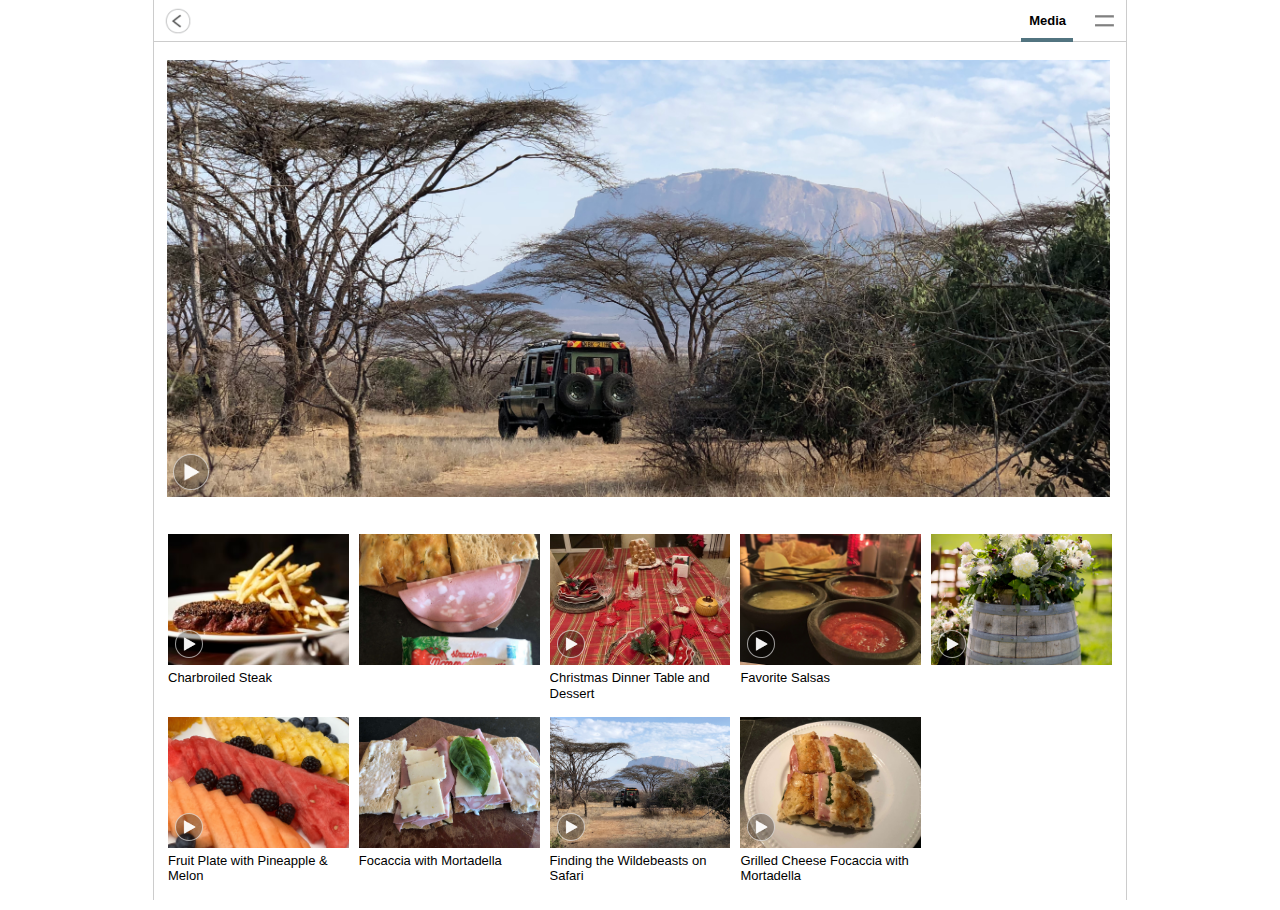
==== index.html @ 25cc2c55 "Initial Commit for New Link Icon Demo" ====
<!DOCTYPE html>
<html lang="en">
  <head>
    <meta charset="UTF-8" />
    <meta name="viewport" content="width=device-width, initial-scale=1.0" />
    <title>Album Sample Page</title>
    <link rel="stylesheet" href="./index.css" />
  </head>
  <body>
    <div class="container-wrapper">
      <div class="container">
        <header>
          <div class="nav-left">
            <button class="back-button">
              <img src="./assets/back_circle.png" alt="Back" />
            </button>
          </div>
          <div class="nav-right">
            <p class="album-tabs">Media</p>
            <button class="menu-button">
              <img src="./assets/menu.png" alt="Menu" />
            </button>
          </div>
        </header>
        <section class="large-gallery-photo">
          <a href="./swiper-combined-navigation/index-with-autoplay-pause-btn-constant.html">
            <img src="./assets/kenya-landrover.jpeg" alt="">
          </a>
          <div class="icon-circle-background icon-circle-background-large">
            <img src="./assets/YT_play.png" alt="play-icon" class="play-icon-large">
          </div>
        </section>
        <section class="gallery">
          <figure class="image">
            <div class="image-wrapper">
              <a
                href="./swiper-combined-navigation/index-with-autoplay-pause-btn-constant.html#first-slide"
              >
                <img src="./assets/steak.jpg" alt="Image 1" />
              </a>
              <div class="icon-circle-background">
                <img src="./assets/YT_play.png" alt="play-icon" class="play-icon">
              </div>
            </div>
            <figcaption>Charbroiled Steak</figcaption>
          </figure>
          <figure class="image">
            <div class="image-wrapper">
              <a
                href="./swiper-combined-navigation/index-with-autoplay-pause-btn-constant.html"
              >
                <img
                  src="./assets/sandwich-profile-3024x4032.jpeg"
                  alt="Image 2"
                />
              </a>
            <figcaption>Focaccia with Mortadella</figcaption>
          </figure>
          <figure class="image">
            <div class="image-wrapper">
              <a
                href="./swiper-combined-navigation/index-with-autoplay-pause-btn-constant.html"
              >
                <img src="./assets/christmas-meal.jpg" alt="Image 3" />
              </a>
              <div class="icon-circle-background">
                <img src="./assets/YT_play.png" alt="play-icon" class="play-icon">
              </div>
            </div>
            <figcaption>Christmas Dinner Table and Dessert</figcaption>
          </figure>
          <figure class="image">
            <div class="image-wrapper">
              <a
                href="./swiper-combined-navigation/index-with-autoplay-pause-btn-constant.html"
              >
                <img src="./assets/salsa3024x4032.jpeg" alt="Image 4" />
              </a>
              <div class="icon-circle-background">
                <img src="./assets/YT_play.png" alt="play-icon" class="play-icon">
              </div>
            </div>
            <figcaption>Favorite Salsas</figcaption>
          </figure>
          <figure class="image">
            <div class="image-wrapper">
              <a
                href="./swiper-combined-navigation/index-with-autoplay-pause-btn-constant.html"
              >
                <img
                  src="./assets/flower-arrangement-3840x5760.jpg"
                  alt="Image 5"
                />
              </a>
              <div class="icon-circle-background">
                <img src="./assets/YT_play.png" alt="play-icon" class="play-icon">
              </div>
            </div>
            <figcaption></figcaption>
          </figure>
          <figure class="image">
            <div class="image-wrapper">
              <a
                href="./swiper-combined-navigation/index-with-autoplay-pause-btn-constant.html"
              >
                <img
                  src="./assets/fruit-portrait-3024x4032.jpeg"
                  alt="Image 6"
                />
              </a>
              <div class="icon-circle-background">
                <img src="./assets/YT_play.png" alt="play-icon" class="play-icon">
              </div>
            </div>
            <figcaption>Fruit Plate with Pineapple & Melon</figcaption>
          </figure>
          <figure class="image">
            <div class="image-wrapper">
              <a
                href="./swiper-combined-navigation/index-with-autoplay-pause-btn-constant.html"
              >
                <img
                  src="./assets/sandwich-unmade-landscape-4032x3024.jpeg"
                  alt="Image 7"
                />
              </a>
            </div>
            <figcaption>Focaccia with Mortadella</figcaption>
          </figure>
          <figure class="image">
            <div class="image-wrapper">
              <a
                href="./swiper-combined-navigation/index-with-autoplay-pause-btn-constant.html"
              >
                <img src="./assets/kenya-landrover.jpeg" alt="Image 8" />
              </a>
              <div class="icon-circle-background">
                <img src="./assets/YT_play.png" alt="play-icon" class="play-icon">
              </div>
            </div>
            <figcaption>Finding the Wildebeasts on Safari</figcaption>
          </figure>
          <figure class="image">
            <div class="image-wrapper">
              <a
                href="./swiper-combined-navigation/index-with-autoplay-pause-btn-constant.html"
              >
                <img
                  src="./assets/sandwich-landscape-4032x3024.jpeg"
                  alt="Image 9"
                />
              </a>
              <div class="icon-circle-background">
                <img src="./assets/YT_play.png" alt="play-icon" class="play-icon">
              </div>
            </div>
            <figcaption>Grilled Cheese Focaccia with Mortadella</figcaption>
          </figure>
        </section>
      </div>
    </div>

    <script>
      document
        .getElementById("footer-dropdown-btn")
        .addEventListener("click", function () {
          const footerLinks = document.getElementById("footer-links");
          footerLinks.classList.toggle("open");
        });

      document
        .getElementById("footer-close-btn")
        .addEventListener("click", function () {
          const footerLinks = document.getElementById("footer-links");
          footerLinks.classList.remove("open");
        });
    </script>
  </body>
</html>
---- index.css ----
/* CSS for sample album page */
* {
  margin: 0;
  padding: 0;
  box-sizing: border-box;
}

html,
body {
  height: 100svh;
  font-family: Helvetica, Helvetica Neue, Arial;
  font-size: 13px;
  width: 100vw;
  margin: 0;
  padding: 0;
  overscroll-behavior: contain;
  scroll-behavior: smooth;
  overflow-x: hidden;
}

body {
  display: flex;
  flex-direction: column;
  touch-action: manipulation;
  padding-bottom: 10px;
}

.container-wrapper {
  width: 100vw;
  height: 100svh;
  display: flex;
  justify-content: center;
  position: relative;
}

.container {
  max-width: 974px;
  display: flex;
  flex-direction: column;
  flex-grow: 1;
  position: relative;
  border-left: 1px solid #ccc;
  border-right: 1px solid #ccc;
}

header {
  display: flex;
  justify-content: space-between;
  align-items: center;
  padding: 3px;
  border-bottom: 1px solid #ccc;
  position: fixed;
  top: 0;
  z-index: 1000;
  background-color: white;
  height: 42px;
  width: 100%;
  max-width: 974px; /* Matches the container width */
  margin: 0 auto; /* Center the header within the container */
  left: 0;
  right: 0;
  border-left: 1px solid #ccc; /* Moved border here */
  border-right: 1px solid #ccc; /* Moved border here */
}

.nav-left {
  display: flex;
  justify-content: flex-start;
  align-items: center;
}

.nav-right {
  display: flex;
  justify-content: flex-end;
  align-items: center;
}

.back-button,
.menu-button {
  background: none;
  border: none;
  margin-left: 7px;
  display: flex;
  justify-content: center;
  align-items: center;
}

.back-button img {
  width: 28px;
  height: 28px;
}

.menu-button img {
  width: 36px;
  height: 36px;
}

.album-tabs {
  margin-right: 14px;
  font-weight: bold;
  position: relative;
}

.album-tabs::after {
  content: "";
  display: block;
  width: 140%;
  height: 4px;
  background-color: rgb(82, 116, 128);
  position: absolute;
  bottom: -14px;
  left: -8px;
}

.large-gallery-photo {
  position: relative;
  overflow: hidden;
  height: 650px;
}

.large-gallery-photo img {
  width: 97%;
  margin-left: 13px;
  margin-right: 15px;
  margin-top: 60px;
  max-height: 100%;
  object-fit: cover;
}

.gallery {
  display: grid;
  grid-template-columns: repeat(auto-fit, minmax(150px, 1fr));
  gap: 10px;
  padding: 0 14px;
  margin-top: 37px;
  margin-bottom: 10px;
}

.image {
  width: 100%;
  display: flex;
  flex-direction: column;
  justify-content: flex-start;
  overflow: hidden;
}

.image-wrapper {
  width: 100%;
  height: 0;
  padding-bottom: calc(130 / 180 * 100%); /* Maintain aspect ratio */
  position: relative;
}

/* Image circle behind play and link icons on thumbnails */
.icon-circle-background {
  position: absolute;
  bottom: 7px;
  left: 7px;
  width: 28px;
  height: 28px;
  background-color: rgba(0, 0, 0, 0.3); /* Opacity for background */
  border-radius: 50%;
  border: 1px solid rgba(255, 255, 255, 0.6); /* White border with opacity */
  display: flex;
  justify-content: center;
  align-items: center;
  padding: 0;
}

/* Play icon that goes in circle */
.icon-circle-background img.play-icon {
  width: 14px;
  height: 14px;
  position: relative;
  left: 1px;
  opacity: 0.95;
}

/* Image circle behind play and link icons on large images */
.icon-circle-background-large {
  position: absolute;
  left: 19px;
  width: 36px;
  height: 36px;
}

/* Play icon that goes in large circle */
.icon-circle-background-large img.play-icon-large {
  width: 18px;
  height: 18px;
  position: relative;
  left: 1px;
  margin: 0;
  opacity: 0.95;
}

.image-wrapper img {
  position: absolute;
  top: 0;
  left: 0;
  width: 100%;
  height: 100%;
  object-fit: cover;
  object-position: center;
}

figcaption {
  margin-top: 5px;
  line-height: 1.2;
  text-align: left;
  word-wrap: break-word;
  max-width: 100%;
  height: 2.4rem;
  display: flex;
  align-items: flex-start;
  margin-bottom: 6px;
}

.swiper-link {
  text-decoration: none;
  color: grey;
}

/* Footer Styles */
footer {
  padding: 10px;
  text-align: center;
  display: flex;
  justify-content: center;
  flex-shrink: 0;
  width: 100%;
  position: relative;
  margin-top: auto;
}

/* Initially hide links */
#footer-links {
  display: none;
  flex-direction: column;
  justify-content: center;
  align-items: center;
  background-color: #f9f9f9;
  border: 1px solid #f0f0f0;
  padding: 24px;
  border-radius: 4px;
  position: absolute;
  top: -150px;
  width: 270px;
  box-shadow: 0px 2px 4px rgba(0, 0, 0, 0.1);
}

/* Links in the dropdown */
#footer-links a {
  color: #333;
  text-decoration: none;
  margin: 5px;
}

#footer-links a:hover {
  text-decoration: underline;
}

/* Dropdown toggle button styles */
.dropdown-toggle-btn {
  background-color: #f1f1f1;
  color: rgb(99, 99, 99);
  border: none;
  padding: 10px;
  cursor: pointer;
  border-radius: 4px;
  margin-bottom: 18px;
}

.dropdown-toggle:hover {
  background-color: #e0e0e0;
}

#footer-links.open {
  display: flex;
}

/* Close Button (X) */
.dropdown-close-btn {
  position: absolute;
  top: 0px;
  right: 10px;
  background: none;
  border: none;
  color: #333;
  font-size: 26px;
  cursor: pointer;
  padding: 5px;
}

.dropdown-close-btn:hover {
  color: #000;
}
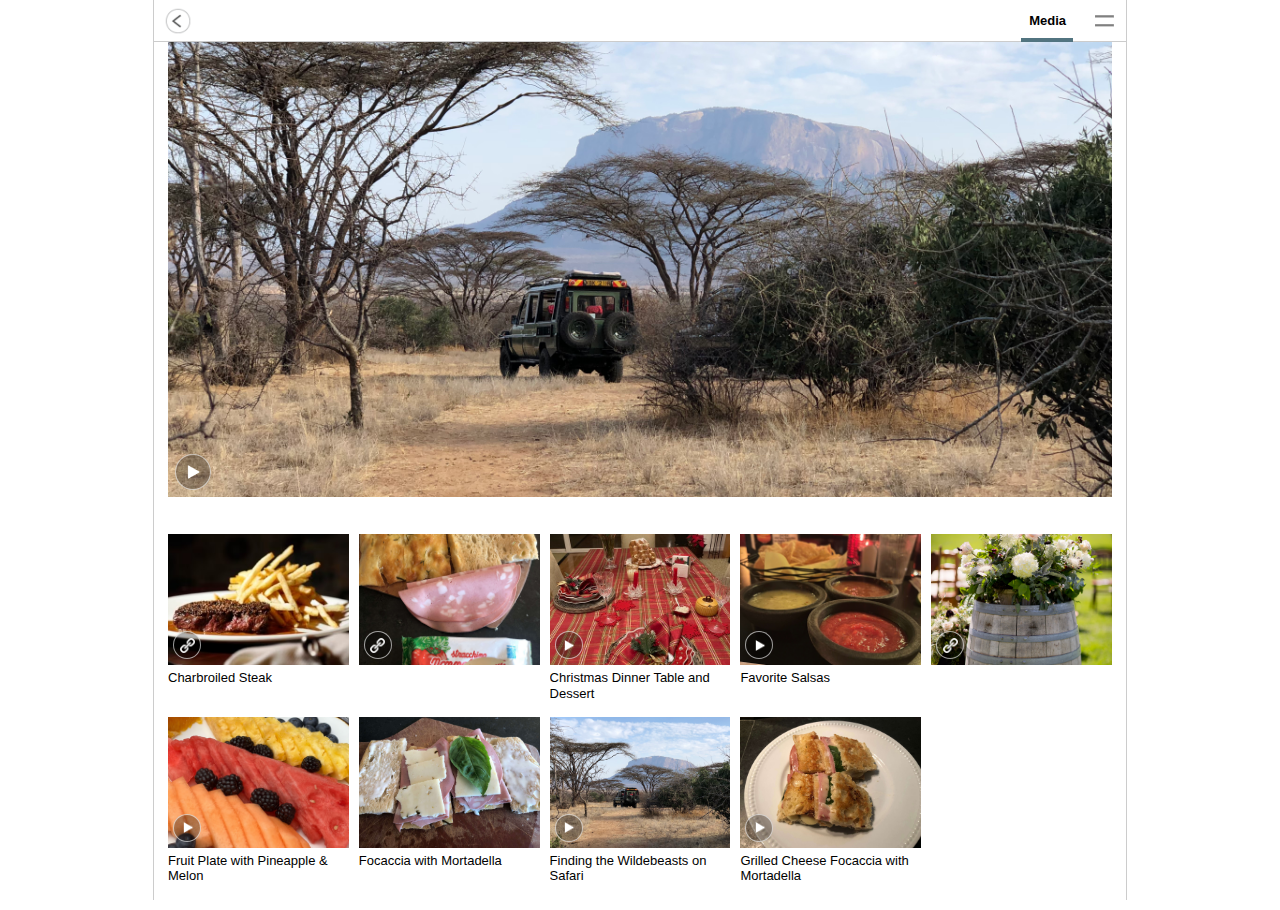
==== commit a21ba977: "add link icon and work on opacity of icon" ====
--- a/index.html
+++ b/index.html
@@ -39,7 +39,7 @@
                 <img src="./assets/steak.jpg" alt="Image 1" />
               </a>
               <div class="icon-circle-background">
-                <img src="./assets/YT_play.png" alt="play-icon" class="play-icon">
+                <img src="./assets/link_white_64.png" alt="link-icon" class="link-icon">
               </div>
             </div>
             <figcaption>Charbroiled Steak</figcaption>
@@ -54,6 +54,9 @@
                   alt="Image 2"
                 />
               </a>
+              <div class="icon-circle-background">
+                <img src="./assets/link_white_64.png" alt="link-icon" class="link-icon">
+              </div>
             <figcaption>Focaccia with Mortadella</figcaption>
           </figure>
           <figure class="image">
@@ -93,7 +96,7 @@
                 />
               </a>
               <div class="icon-circle-background">
-                <img src="./assets/YT_play.png" alt="play-icon" class="play-icon">
+                <img src="./assets/link_white_64.png" alt="link-icon" class="link-icon">
               </div>
             </div>
             <figcaption></figcaption>
@@ -159,21 +162,5 @@
         </section>
       </div>
     </div>
-
-    <script>
-      document
-        .getElementById("footer-dropdown-btn")
-        .addEventListener("click", function () {
-          const footerLinks = document.getElementById("footer-links");
-          footerLinks.classList.toggle("open");
-        });
-
-      document
-        .getElementById("footer-close-btn")
-        .addEventListener("click", function () {
-          const footerLinks = document.getElementById("footer-links");
-          footerLinks.classList.remove("open");
-        });
-    </script>
   </body>
 </html>
--- a/index.css
+++ b/index.css
@@ -112,19 +112,24 @@
   left: -8px;
 }
 
+/* Large photo at top of Gallery */
 .large-gallery-photo {
   position: relative;
   overflow: hidden;
-  height: 650px;
+  /* min-height: 50vh; */
+  min-height: 400px;
+  display: flex;
+  justify-content: center;
+  align-items: center;
 }
 
 .large-gallery-photo img {
-  width: 97%;
-  margin-left: 13px;
-  margin-right: 15px;
-  margin-top: 60px;
-  max-height: 100%;
+  width: calc(100% - 28px);
+  height: auto;
   object-fit: cover;
+  object-position: center 40%;
+  margin-left: 14px;
+  margin-right: 14px;
 }
 
 .gallery {
@@ -151,47 +156,56 @@
   position: relative;
 }
 
-/* Image circle behind play and link icons on thumbnails */
+/* Image circle behind play and link icons */
 .icon-circle-background {
   position: absolute;
-  bottom: 7px;
-  left: 7px;
+  bottom: 6px;
+  left: 5px;
   width: 28px;
   height: 28px;
-  background-color: rgba(0, 0, 0, 0.3); /* Opacity for background */
+  background-color: rgba(0, 0, 0, 0.3); /* opacity for background of circle */
   border-radius: 50%;
-  border: 1px solid rgba(255, 255, 255, 0.6); /* White border with opacity */
+  border: 1px solid rgba(255, 255, 255, 0.6); /* White border with slight opacity change */
   display: flex;
   justify-content: center;
   align-items: center;
   padding: 0;
 }
 
-/* Play icon that goes in circle */
+/* Play icon that goes in circle on thumbnails */
 .icon-circle-background img.play-icon {
+  width: 11px;
+  height: 11px;
+  position: relative;
+  left: 1px;
+  /* opacity: 0.95;  */
+}
+
+/* Link icon that goes in circle on thumbnails */
+.icon-circle-background img.link-icon {
+  width: 15px;
+  height: 15px;
+  position: relative;
+  /* opacity: 0.95;  */
+}
+
+/* Image circle behind play and link icons on large images */
+.icon-circle-background-large {
+  position: absolute;
+  left: 21px;
+  bottom: 7px;
+  width: 36px;
+  height: 36px;
+}
+
+/* Play icon that goes in circle on large images */
+.icon-circle-background-large img.play-icon-large {
   width: 14px;
   height: 14px;
   position: relative;
   left: 1px;
-  opacity: 0.95;
-}
-
-/* Image circle behind play and link icons on large images */
-.icon-circle-background-large {
-  position: absolute;
-  left: 19px;
-  width: 36px;
-  height: 36px;
-}
-
-/* Play icon that goes in large circle */
-.icon-circle-background-large img.play-icon-large {
-  width: 18px;
-  height: 18px;
-  position: relative;
-  left: 1px;
   margin: 0;
-  opacity: 0.95;
+  /* opacity: 0.95;  */
 }
 
 .image-wrapper img {
@@ -219,64 +233,6 @@
 .swiper-link {
   text-decoration: none;
   color: grey;
-}
-
-/* Footer Styles */
-footer {
-  padding: 10px;
-  text-align: center;
-  display: flex;
-  justify-content: center;
-  flex-shrink: 0;
-  width: 100%;
-  position: relative;
-  margin-top: auto;
-}
-
-/* Initially hide links */
-#footer-links {
-  display: none;
-  flex-direction: column;
-  justify-content: center;
-  align-items: center;
-  background-color: #f9f9f9;
-  border: 1px solid #f0f0f0;
-  padding: 24px;
-  border-radius: 4px;
-  position: absolute;
-  top: -150px;
-  width: 270px;
-  box-shadow: 0px 2px 4px rgba(0, 0, 0, 0.1);
-}
-
-/* Links in the dropdown */
-#footer-links a {
-  color: #333;
-  text-decoration: none;
-  margin: 5px;
-}
-
-#footer-links a:hover {
-  text-decoration: underline;
-}
-
-/* Dropdown toggle button styles */
-.dropdown-toggle-btn {
-  background-color: #f1f1f1;
-  color: rgb(99, 99, 99);
-  border: none;
-  padding: 10px;
-  cursor: pointer;
-  border-radius: 4px;
-  margin-bottom: 18px;
-}
-
-.dropdown-toggle:hover {
-  background-color: #e0e0e0;
-}
-
-#footer-links.open {
-  display: flex;
 }
 
 /* Close Button (X) */
@@ -295,3 +251,35 @@
 .dropdown-close-btn:hover {
   color: #000;
 }
+
+/* Media Queries for new play and link icons */
+@media (max-width: 600px) {
+  .icon-circle-background {
+    bottom: 6px;
+    left: 5px;
+  }
+
+  .large-gallery-photo {
+    width: calc(100% - 15px);
+    min-height: 200px;
+  }
+
+  .large-gallery-photo img {
+    width: 100%;
+    height: auto;
+  }
+
+  /* Image circle behind play and link icons on large images */
+  .icon-circle-background-large {
+    width: 32px;
+    height: 32px;
+    bottom: 6px;
+    left: 19px;
+  }
+
+  /* Play icon that goes in circle on large images */
+  .icon-circle-background-large img.play-icon-large {
+    width: 16px;
+    height: 16px;
+  }
+}
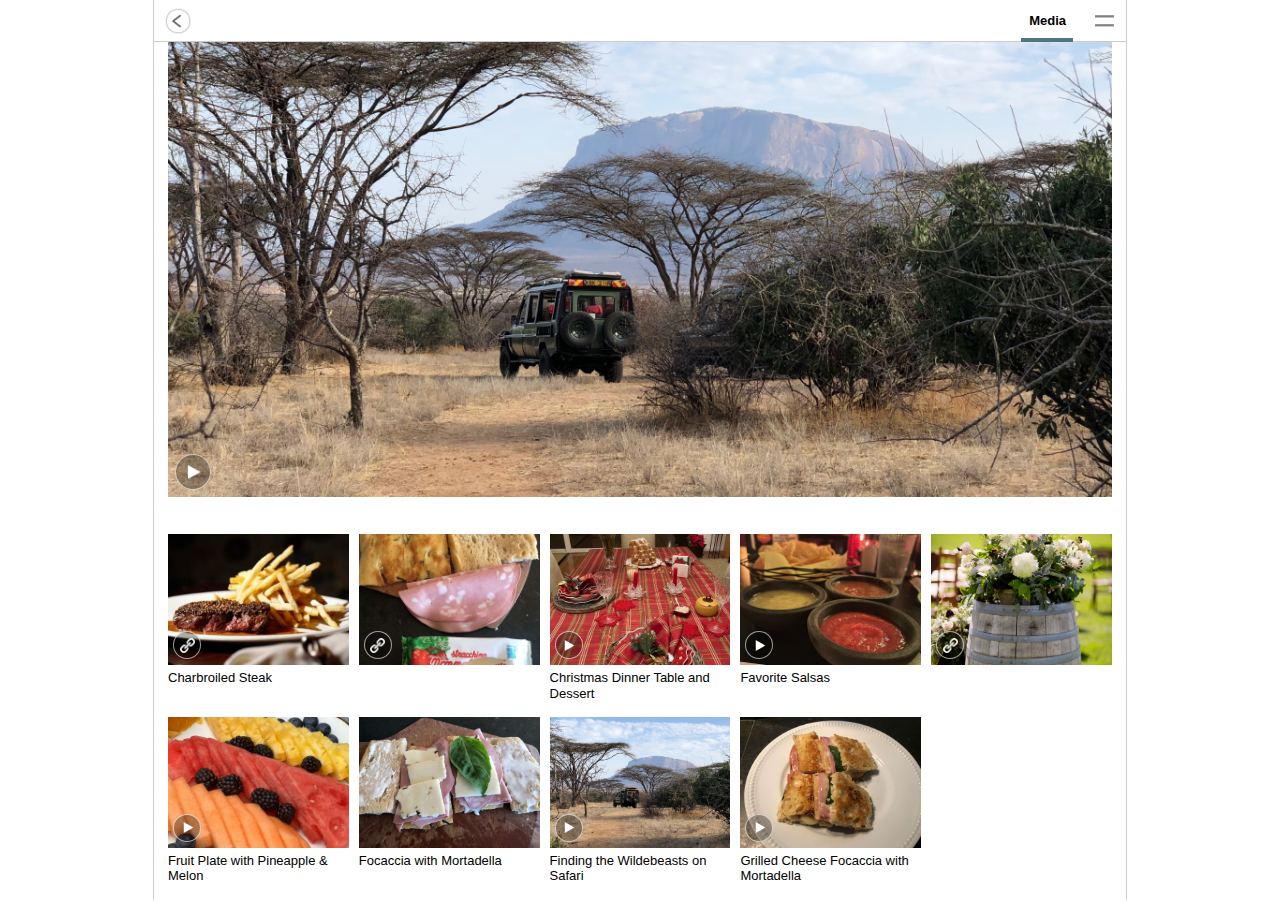
==== commit c2d3b82f: "do media query for play icon on open image for phones" ====
--- a/index.html
+++ b/index.html
@@ -27,7 +27,7 @@
             <img src="./assets/kenya-landrover.jpeg" alt="">
           </a>
           <div class="icon-circle-background icon-circle-background-large">
-            <img src="./assets/YT_play.png" alt="play-icon" class="play-icon-large">
+            <img src="./assets/play_64px.png" alt="play-icon" class="play-icon-large">
           </div>
         </section>
         <section class="gallery">
@@ -67,7 +67,7 @@
                 <img src="./assets/christmas-meal.jpg" alt="Image 3" />
               </a>
               <div class="icon-circle-background">
-                <img src="./assets/YT_play.png" alt="play-icon" class="play-icon">
+                <img src="./assets/play_64px.png" alt="play-icon" class="play-icon">
               </div>
             </div>
             <figcaption>Christmas Dinner Table and Dessert</figcaption>
@@ -80,7 +80,7 @@
                 <img src="./assets/salsa3024x4032.jpeg" alt="Image 4" />
               </a>
               <div class="icon-circle-background">
-                <img src="./assets/YT_play.png" alt="play-icon" class="play-icon">
+                <img src="./assets/play_64px.png" alt="play-icon" class="play-icon">
               </div>
             </div>
             <figcaption>Favorite Salsas</figcaption>
@@ -112,7 +112,7 @@
                 />
               </a>
               <div class="icon-circle-background">
-                <img src="./assets/YT_play.png" alt="play-icon" class="play-icon">
+                <img src="./assets/play_64px.png" alt="play-icon" class="play-icon">
               </div>
             </div>
             <figcaption>Fruit Plate with Pineapple & Melon</figcaption>
@@ -138,7 +138,7 @@
                 <img src="./assets/kenya-landrover.jpeg" alt="Image 8" />
               </a>
               <div class="icon-circle-background">
-                <img src="./assets/YT_play.png" alt="play-icon" class="play-icon">
+                <img src="./assets/play_64px.png" alt="play-icon" class="play-icon">
               </div>
             </div>
             <figcaption>Finding the Wildebeasts on Safari</figcaption>
@@ -154,7 +154,7 @@
                 />
               </a>
               <div class="icon-circle-background">
-                <img src="./assets/YT_play.png" alt="play-icon" class="play-icon">
+                <img src="./assets/play_64px.png" alt="play-icon" class="play-icon">
               </div>
             </div>
             <figcaption>Grilled Cheese Focaccia with Mortadella</figcaption>
--- a/index.css
+++ b/index.css
@@ -189,7 +189,7 @@
   /* opacity: 0.95;  */
 }
 
-/* Image circle behind play and link icons on large images */
+/* Image circle behind play and link icons on enlarged image */
 .icon-circle-background-large {
   position: absolute;
   left: 21px;
@@ -198,7 +198,7 @@
   height: 36px;
 }
 
-/* Play icon that goes in circle on large images */
+/* Play icon that goes in circle on enlarged image */
 .icon-circle-background-large img.play-icon-large {
   width: 14px;
   height: 14px;
@@ -269,17 +269,17 @@
     height: auto;
   }
 
-  /* Image circle behind play and link icons on large images */
+  /* Image circle behind play and link icons on enlarged image */
   .icon-circle-background-large {
-    width: 32px;
-    height: 32px;
+    width: 34px;
+    height: 34px;
     bottom: 6px;
     left: 19px;
   }
 
-  /* Play icon that goes in circle on large images */
+  /* Play icon that goes in circle on enlarged image */
   .icon-circle-background-large img.play-icon-large {
-    width: 16px;
-    height: 16px;
-  }
-}
+    width: 13px;
+    height: 13px;
+  }
+}
